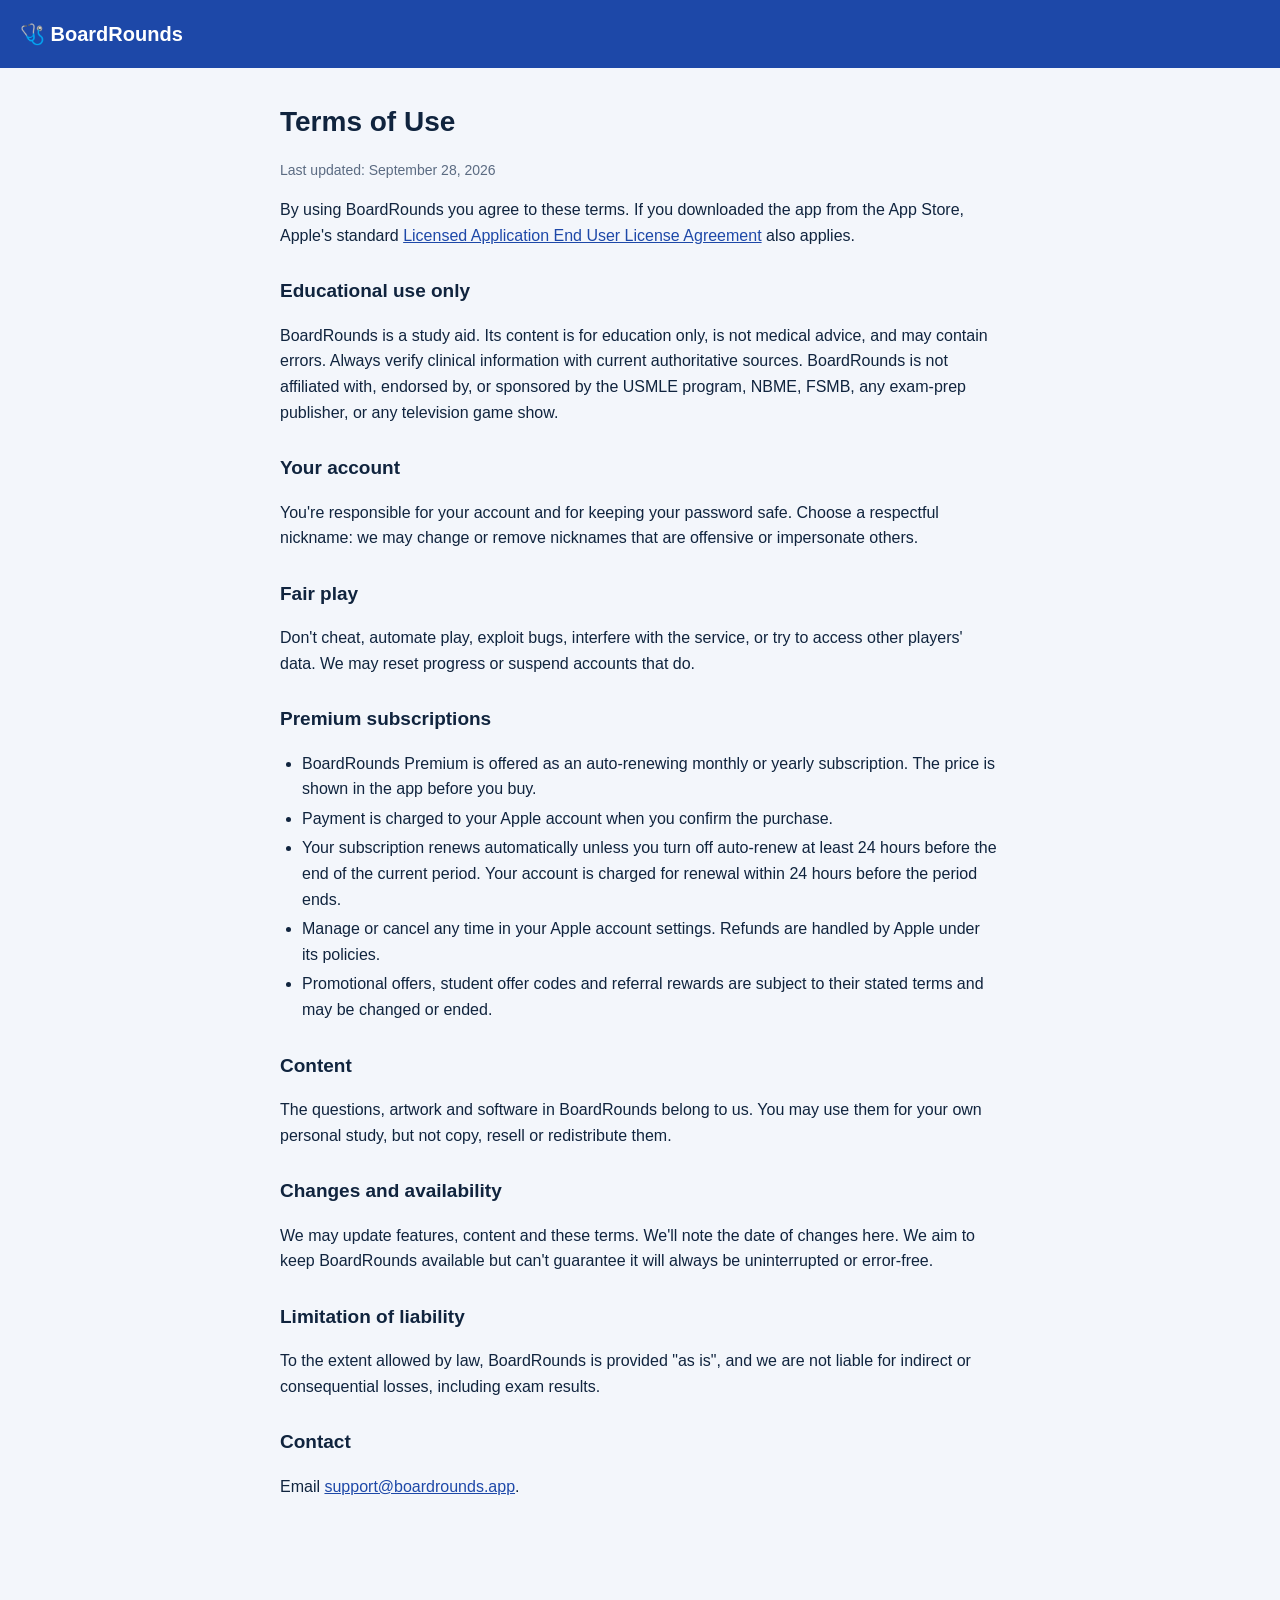
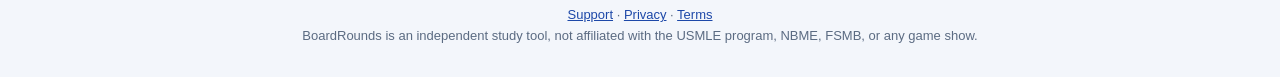
==== terms/index.html @ 023624ec "Add terms/index.html" ====
<!doctype html><html lang="en"><head><meta charset="utf-8"><meta name="viewport" content="width=device-width,initial-scale=1"><title>Terms of Use · BoardRounds</title>
<link rel="stylesheet" href="/style.css"><link rel="icon" href="data:image/svg+xml,<svg xmlns=%22http://www.w3.org/2000/svg%22 viewBox=%220 0 100 100%22><text y=%22.9em%22 font-size=%2290%22>🩺</text></svg>"></head>
<body><header><a href="/">🩺 BoardRounds</a></header><main>
<h1>Terms of Use</h1><p class="muted">Last updated: September 28, 2026</p>
<p>By using BoardRounds you agree to these terms. If you downloaded the app from the App Store, Apple's standard <a href="https://www.apple.com/legal/internet-services/itunes/dev/stdeula/">Licensed Application End User License Agreement</a> also applies.</p>
<h2>Educational use only</h2>
<p>BoardRounds is a study aid. Its content is for education only, is not medical advice, and may contain errors. Always verify clinical information with current authoritative sources. BoardRounds is not affiliated with, endorsed by, or sponsored by the USMLE program, NBME, FSMB, any exam-prep publisher, or any television game show.</p>
<h2>Your account</h2>
<p>You're responsible for your account and for keeping your password safe. Choose a respectful nickname: we may change or remove nicknames that are offensive or impersonate others.</p>
<h2>Fair play</h2>
<p>Don't cheat, automate play, exploit bugs, interfere with the service, or try to access other players' data. We may reset progress or suspend accounts that do.</p>
<h2>Premium subscriptions</h2>
<ul>
<li>BoardRounds Premium is offered as an auto-renewing monthly or yearly subscription. The price is shown in the app before you buy.</li>
<li>Payment is charged to your Apple account when you confirm the purchase.</li>
<li>Your subscription renews automatically unless you turn off auto-renew at least 24 hours before the end of the current period. Your account is charged for renewal within 24 hours before the period ends.</li>
<li>Manage or cancel any time in your Apple account settings. Refunds are handled by Apple under its policies.</li>
<li>Promotional offers, student offer codes and referral rewards are subject to their stated terms and may be changed or ended.</li>
</ul>
<h2>Content</h2>
<p>The questions, artwork and software in BoardRounds belong to us. You may use them for your own personal study, but not copy, resell or redistribute them.</p>
<h2>Changes and availability</h2>
<p>We may update features, content and these terms. We'll note the date of changes here. We aim to keep BoardRounds available but can't guarantee it will always be uninterrupted or error-free.</p>
<h2>Limitation of liability</h2>
<p>To the extent allowed by law, BoardRounds is provided "as is", and we are not liable for indirect or consequential losses, including exam results.</p>
<h2>Contact</h2>
<p>Email <a href="mailto:support@boardrounds.app">support@boardrounds.app</a>.</p>
</main><footer><a href="/support/">Support</a> · <a href="/privacy/">Privacy</a> · <a href="/terms/">Terms</a><br>BoardRounds is an independent study tool, not affiliated with the USMLE program, NBME, FSMB, or any game show.</footer></body></html>
---- style.css ----
:root{--ink:#10243E;--soft:#5B6B82;--board:#1D48A8;--bg:#F3F6FB;--line:#E1E7F0;color-scheme:light}
*{box-sizing:border-box}body{margin:0;background:var(--bg);color:var(--ink);font:16px/1.6 -apple-system,BlinkMacSystemFont,"Segoe UI",Roboto,Helvetica,Arial,sans-serif}
header{background:var(--board);color:#fff;padding:18px 20px}header a{color:#fff;text-decoration:none;font-weight:800;font-size:20px}
main{max-width:760px;margin:0 auto;padding:24px 20px 60px}h1{font-size:28px;margin:8px 0 4px}h2{font-size:19px;margin:28px 0 6px}
.muted{color:var(--soft);font-size:14px}.card{background:#fff;border:1px solid var(--line);border-radius:16px;padding:18px 20px;margin:16px 0}
a{color:var(--board)}ul{padding-left:22px}li{margin:4px 0}footer{text-align:center;color:var(--soft);font-size:13px;padding:30px 20px}
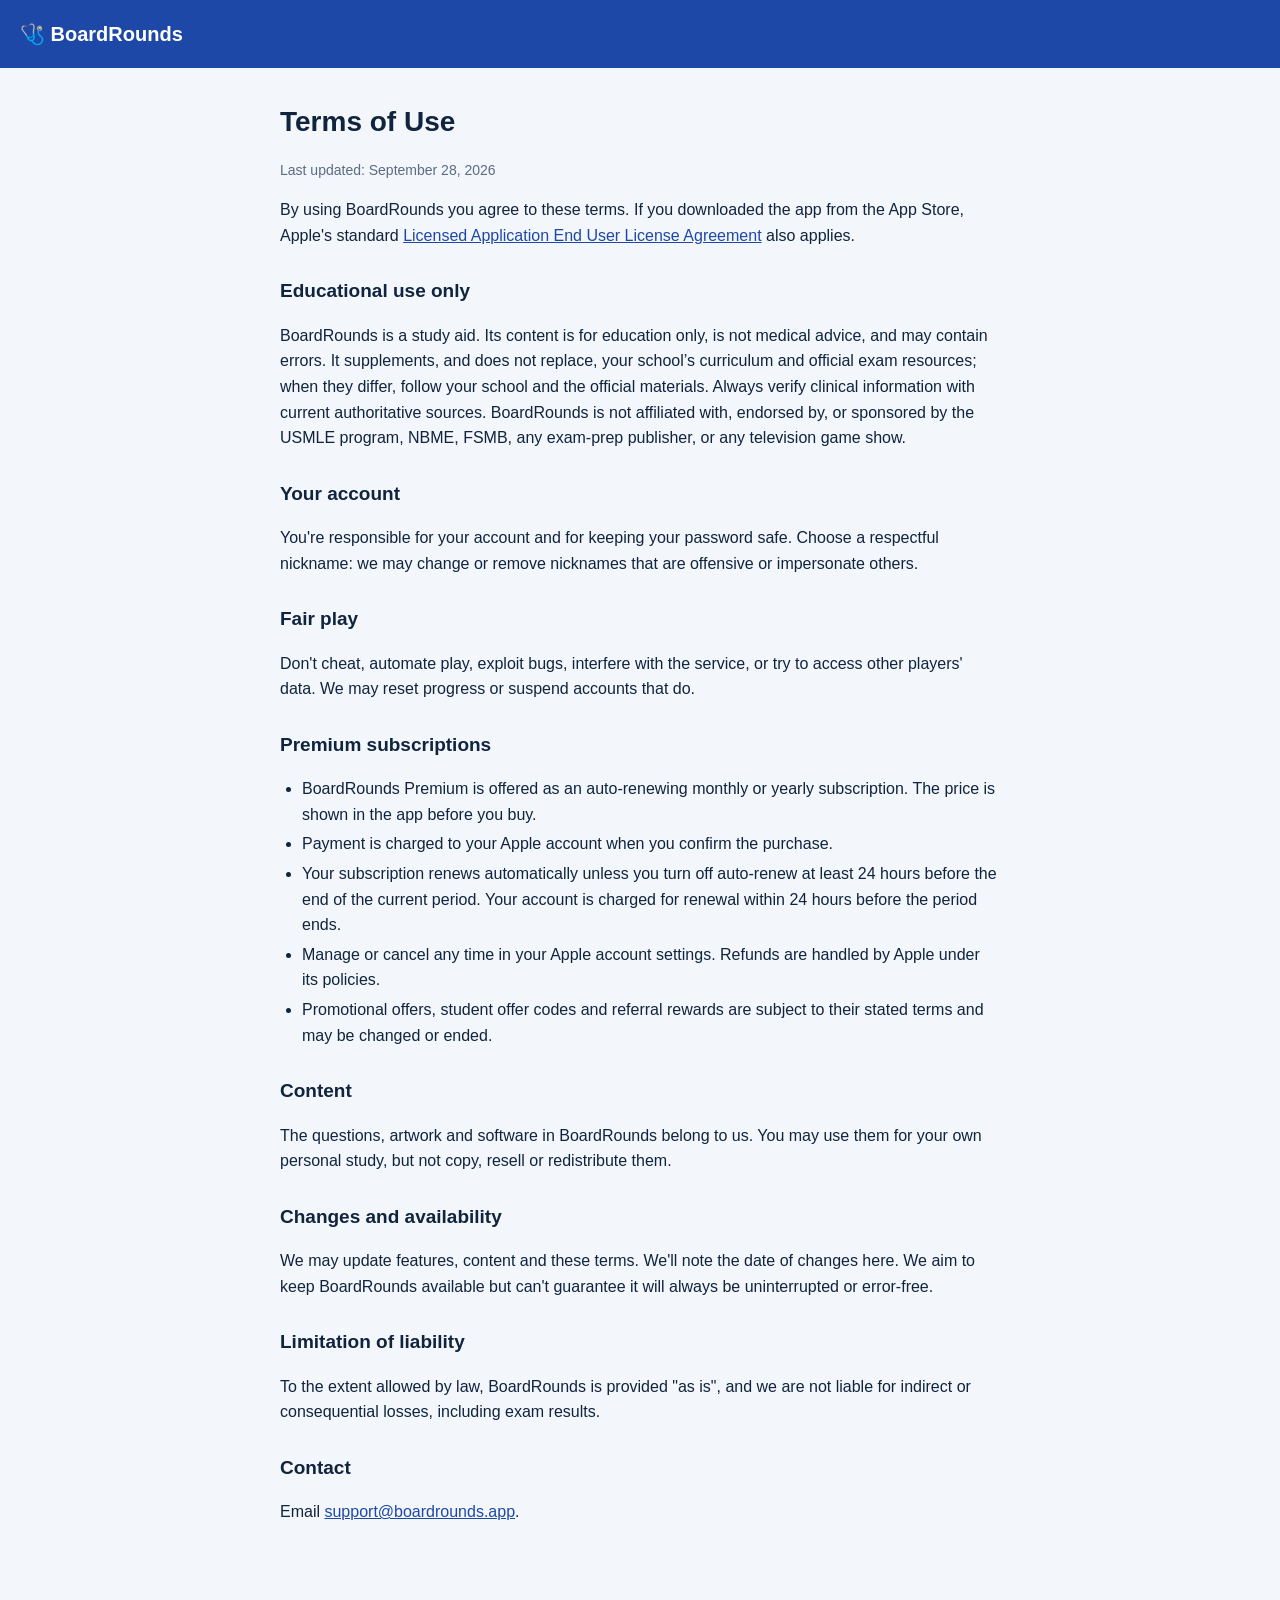
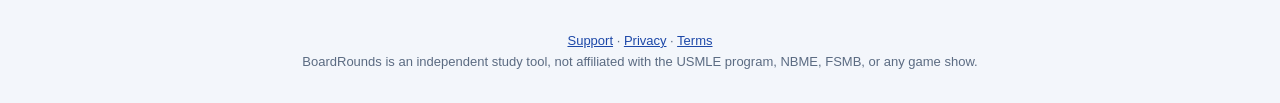
==== commit 771fc35c: "Terms: school curriculum note" ====
--- a/terms/index.html
+++ b/terms/index.html
@@ -4,7 +4,7 @@
 <h1>Terms of Use</h1><p class="muted">Last updated: September 28, 2026</p>
 <p>By using BoardRounds you agree to these terms. If you downloaded the app from the App Store, Apple's standard <a href="https://www.apple.com/legal/internet-services/itunes/dev/stdeula/">Licensed Application End User License Agreement</a> also applies.</p>
 <h2>Educational use only</h2>
-<p>BoardRounds is a study aid. Its content is for education only, is not medical advice, and may contain errors. Always verify clinical information with current authoritative sources. BoardRounds is not affiliated with, endorsed by, or sponsored by the USMLE program, NBME, FSMB, any exam-prep publisher, or any television game show.</p>
+<p>BoardRounds is a study aid. Its content is for education only, is not medical advice, and may contain errors. It supplements, and does not replace, your school’s curriculum and official exam resources; when they differ, follow your school and the official materials. Always verify clinical information with current authoritative sources. BoardRounds is not affiliated with, endorsed by, or sponsored by the USMLE program, NBME, FSMB, any exam-prep publisher, or any television game show.</p>
 <h2>Your account</h2>
 <p>You're responsible for your account and for keeping your password safe. Choose a respectful nickname: we may change or remove nicknames that are offensive or impersonate others.</p>
 <h2>Fair play</h2>
